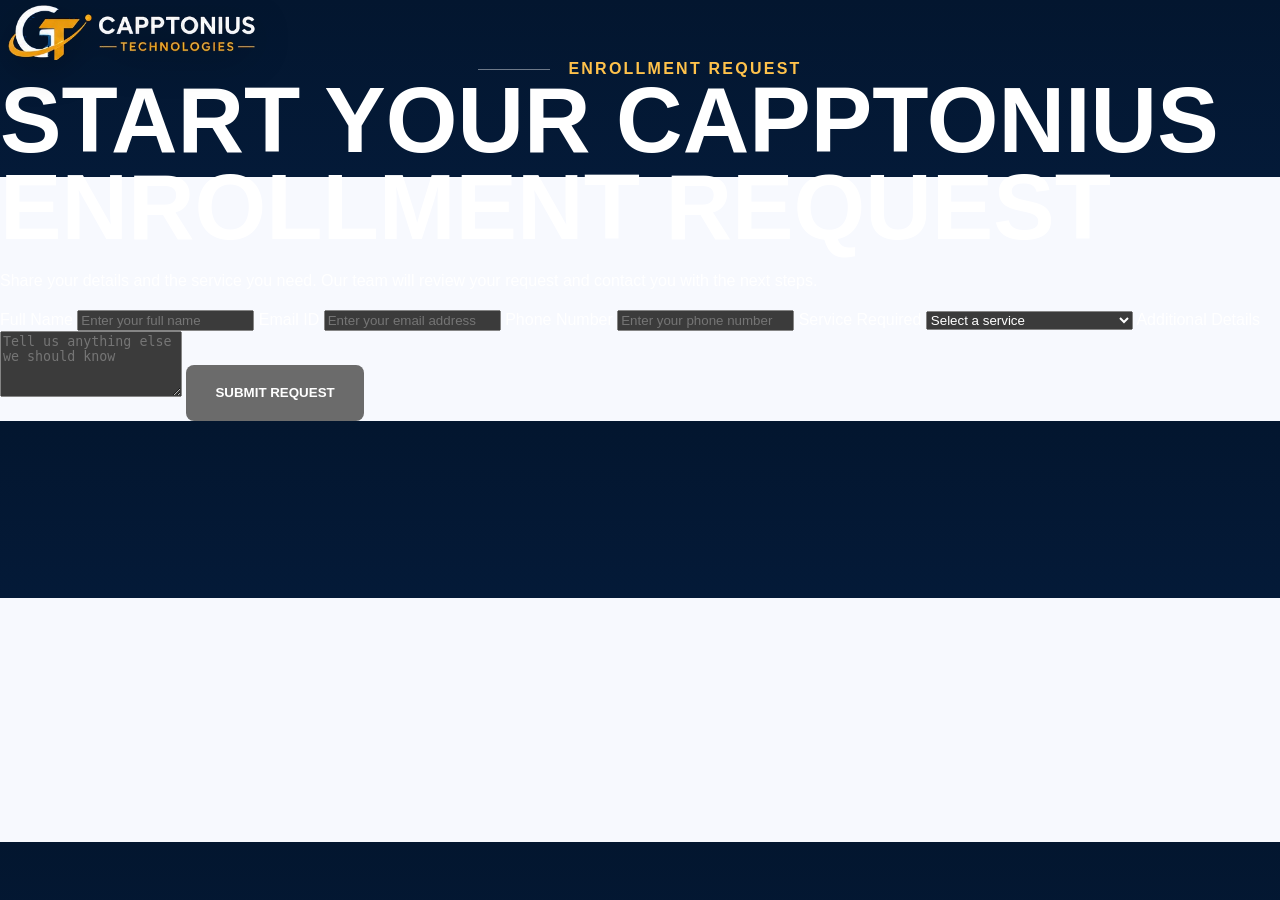
==== enroll.html @ a87a5171 "Add files via upload" ====
<!DOCTYPE html>
<html lang="en">
<head>
  <meta charset="UTF-8">
  <meta name="viewport" content="width=device-width, initial-scale=1.0">
  <title>Enroll Now | Capptonius Technology INC</title>
  <meta name="description" content="Submit your enrollment request for Capptonius Technology training, staffing, consulting, and software development services.">
  <link rel="preconnect" href="https://fonts.googleapis.com">
  <link rel="preconnect" href="https://fonts.gstatic.com" crossorigin>
  <link href="https://fonts.googleapis.com/css2?family=Inter:wght@400;500;600;700;800;900&display=swap" rel="stylesheet">
  <link rel="stylesheet" href="styles.css">
</head>
<body class="enroll-page">
  <main class="enroll-shell">
    <section class="enroll-hero" aria-labelledby="enroll-title">
      <a class="brand brand-image-link enroll-logo" href="index.html" aria-label="Capptonius Technologies home">
        <img class="brand-logo-image" src="assets/capptonius-reference-logo-transparent.png" alt="Capptonius Technologies">
      </a>

      <div class="enroll-copy">
        <span class="section-kicker"><span></span>Enrollment Request</span>
        <h1 id="enroll-title">Start your Capptonius enrollment request</h1>
        <p>Share your details and the service you need. Our team will review your request and contact you with the next steps.</p>
      </div>
    </section>

    <section class="enroll-panel" aria-label="Enrollment form">
      <form class="enroll-form" data-enroll-form>
        <label>
          Full Name
          <input type="text" name="fullName" placeholder="Enter your full name" autocomplete="name" required>
        </label>

        <label>
          Email ID
          <input type="email" name="email" placeholder="Enter your email address" autocomplete="email" required>
        </label>

        <label>
          Phone Number
          <input type="tel" name="phone" placeholder="Enter your phone number" autocomplete="tel" required>
        </label>

        <label>
          Service Required
          <select name="service" required>
            <option value="">Select a service</option>
            <option>IT Training</option>
            <option>IT Staffing</option>
            <option>Custom Software Development</option>
            <option>Web Application Development</option>
            <option>Mobile App Development</option>
            <option>Cloud & DevOps</option>
            <option>UI/UX Design</option>
            <option>Software QA & Testing</option>
            <option>Consulting</option>
          </select>
        </label>

        <label>
          Additional Details
          <textarea name="details" rows="4" placeholder="Tell us anything else we should know"></textarea>
        </label>

        <button class="button button-primary enroll-submit" type="submit">Submit Request</button><p class="form-note" data-enroll-note></p>
      </form>
    </section>
  </main>

  <script src="script.js"></script>
</body>
</html>
---- styles.css ----
:root {
  --navy: #03162f;
  --navy-2: #06264f;
  --navy-3: #0a3d76;
  --gold: #f2a915;
  --gold-2: #ffc24b;
  --white: #ffffff;
  --muted: #b9c8dc;
  --ink: #13243d;
  --line: rgba(255, 255, 255, 0.18);
  --soft-line: #dbe5f2;
  --shadow: 0 20px 54px rgba(0, 0, 0, 0.22);
  font-family: Arial, Helvetica, sans-serif;
  color-scheme: dark;
}

* { box-sizing: border-box; }
html { scroll-behavior: smooth; }
body { margin: 0; color: var(--white); background: var(--navy); }
a { color: inherit; text-decoration: none; }
p { line-height: 1.7; }

.site-header {
  position: fixed;
  inset: 0 0 auto 0;
  z-index: 40;
  display: grid;
  grid-template-columns: auto 1fr auto;
  align-items: center;
  gap: clamp(18px, 3vw, 38px);
  padding: 28px clamp(26px, 5vw, 72px);
  transition: background 0.2s ease, padding 0.2s ease, box-shadow 0.2s ease;
}
.site-header.has-shadow {
  padding-top: 16px;
  padding-bottom: 16px;
  background: rgba(3, 22, 47, 0.94);
  box-shadow: 0 12px 36px rgba(0, 0, 0, 0.28);
  backdrop-filter: blur(14px);
}
.brand { display: flex; align-items: center; gap: 13px; min-width: 330px; }
.brand-mark { width: 74px; height: 58px; display: grid; place-items: center; }
.brand-mark svg { width: 74px; height: 58px; filter: drop-shadow(0 10px 22px rgba(0, 0, 0, 0.25)); }
.mark-white { fill: #ffffff; }
.mark-gold, .mark-swoosh { fill: var(--gold); }
.brand-text { display: grid; text-transform: uppercase; letter-spacing: 0; }
.brand-text strong { font-size: clamp(1.35rem, 2vw, 2.02rem); line-height: 0.92; }
.brand-text span { margin-top: 7px; color: var(--gold-2); font-size: clamp(0.86rem, 1vw, 1rem); font-weight: 800; letter-spacing: 0.22em; }
.site-nav { display: flex; justify-content: center; align-items: center; gap: clamp(12px, 2vw, 28px); }
.site-nav a { position: relative; padding: 12px 0; color: #ffffff; font-size: 0.88rem; font-weight: 800; text-transform: uppercase; white-space: nowrap; }
.site-nav a::after { content: ""; position: absolute; left: 0; right: 0; bottom: 0; height: 2px; background: var(--gold); transform: scaleX(0); transform-origin: left; transition: transform 0.18s ease; }
.site-nav a:hover::after, .site-nav a.active::after { transform: scaleX(1); }
.site-nav a.active { color: var(--gold-2); }
.header-cta { display: inline-flex; align-items: center; justify-content: center; gap: 10px; min-height: 52px; padding: 0 24px; color: #061a35; background: linear-gradient(135deg, var(--gold), var(--gold-2)); border-radius: 8px; font-weight: 900; text-transform: uppercase; box-shadow: 0 16px 32px rgba(242, 169, 21, 0.22); }
.nav-toggle { display: none; width: 44px; height: 44px; border: 1px solid rgba(255,255,255,.26); border-radius: 8px; background: rgba(255,255,255,.08); }
.nav-toggle span { display: block; width: 22px; height: 2px; margin: 5px auto; background: #ffffff; }

.hero-section { position: relative; min-height: 760px; overflow: hidden; padding: 186px clamp(26px, 5vw, 72px) 172px; background: radial-gradient(circle at 80% 38%, rgba(35, 143, 220, 0.34), transparent 32%), linear-gradient(110deg, #020f21 0%, #041e42 48%, #082a58 100%); }
.hero-section::before { content: ""; position: absolute; inset: 0; background-image: radial-gradient(circle, rgba(126, 203, 255, .32) 1px, transparent 1.5px); background-size: 18px 18px; mask-image: linear-gradient(90deg, transparent 32%, #000 54%, #000 95%); opacity: .55; }
.hero-section::after { content: ""; position: absolute; inset: 0; background: linear-gradient(90deg, rgba(2, 15, 33, 0.9) 0%, rgba(2, 15, 33, 0.62) 38%, rgba(2, 15, 33, 0.02) 78%); }
.hero-bg { position: absolute; inset: 0; z-index: 1; pointer-events: none; }
.network-map { position: absolute; right: 0; top: 118px; width: 72%; height: 420px; opacity: .9; }
.map-dots path { fill: none; stroke: rgba(123, 210, 255, .62); stroke-width: 1.4; }
.network-nodes circle { fill: #78dbff; filter: drop-shadow(0 0 10px #32c7ff); }
.skyline { position: absolute; right: -12px; bottom: 80px; width: min(72%, 970px); height: 360px; opacity: .98; }
.water { fill: rgba(6, 20, 43, .72); }
.buildings { fill: rgba(4, 24, 54, .88); stroke: rgba(111, 188, 255, .42); stroke-width: 1.4; }
.windows path { fill: none; stroke: rgba(212, 238, 255, .82); stroke-width: 4; stroke-linecap: round; opacity: .75; }
.hero-content { position: relative; z-index: 3; max-width: 720px; }
.welcome { display: flex; align-items: center; gap: 14px; margin: 0 0 18px; color: var(--gold-2); font-size: clamp(1rem, 1.8vw, 1.45rem); font-weight: 900; letter-spacing: .12em; text-transform: uppercase; }
.welcome::after { content: ""; width: 86px; height: 2px; background: linear-gradient(90deg, var(--gold), transparent); }
h1, h2, h3 { margin: 0; letter-spacing: 0; }
h1 { display: grid; gap: 4px; text-transform: uppercase; line-height: .94; font-size: clamp(3.8rem, 7.2vw, 6.5rem); }
h1 span { color: #ffffff; }
h1 strong { color: var(--gold); font-weight: 900; }
.hero-content h2 { margin-top: 26px; font-size: clamp(1.45rem, 2.45vw, 2.05rem); line-height: 1.18; }
.hero-content h2 span { color: var(--gold); }
.hero-copy { max-width: 650px; margin: 18px 0 0; color: #e2ecf7; font-size: clamp(1rem, 1.7vw, 1.22rem); }
.hero-actions { display: flex; flex-wrap: wrap; gap: 18px; margin-top: 32px; }
.button { display: inline-flex; align-items: center; justify-content: center; min-height: 56px; padding: 0 27px; border-radius: 8px; font-weight: 900; text-transform: uppercase; border: 2px solid transparent; }
.button-gold { color: #061a35; background: linear-gradient(135deg, var(--gold), var(--gold-2)); box-shadow: 0 15px 30px rgba(242, 169, 21, .25); }
.button-outline { color: #ffffff; border-color: var(--gold); background: rgba(3, 22, 47, .42); }
.button-outline:hover { background: rgba(242, 169, 21, .12); }
.gold-wave { position: absolute; z-index: 4; left: 0; right: 0; bottom: -1px; width: 100%; height: 150px; }
.wave-light { fill: #f7f9fe; }
.wave-gold { fill: var(--gold); }

.services-band { position: relative; z-index: 5; padding: 46px clamp(22px, 5vw, 72px) 76px; background: #03162f; text-align: center; }
.section-kicker { display: flex; align-items: center; justify-content: center; gap: 18px; color: var(--gold-2); font-weight: 900; letter-spacing: .14em; text-transform: uppercase; }
.section-kicker span { width: 72px; height: 1px; background: rgba(255,255,255,.42); }
.services-band h2 { margin-top: 14px; font-size: clamp(1.75rem, 3vw, 2.5rem); }
.service-row { display: grid; grid-template-columns: repeat(6, minmax(0, 1fr)); margin-top: 36px; }
.service-item { min-height: 205px; padding: 0 clamp(14px, 2vw, 28px); border-right: 1px solid rgba(255,255,255,.22); }
.service-item:last-child { border-right: 0; }
.service-item h3 { margin-top: 14px; font-size: 1.12rem; line-height: 1.15; }
.service-item p { margin: 12px auto 0; max-width: 205px; color: #d4dfed; font-size: .92rem; line-height: 1.55; }
.service-icon { position: relative; display: grid; width: 62px; height: 62px; margin: 0 auto; place-items: center; border: 3px solid #8ac5f6; border-radius: 8px; color: var(--gold); }
.service-icon::before { font-size: 2rem; font-weight: 900; line-height: 1; }
.code-icon::before { content: "</>"; font-size: 1.55rem; }
.people-icon { border-color: transparent; }
.people-icon::before { content: ""; width: 48px; height: 35px; border-radius: 50% 50% 0 0; border: 4px solid #8ac5f6; border-bottom: 0; box-shadow: -20px 0 0 -7px #f2a915, 20px 0 0 -7px #2f9de0; }
.search-icon { border-radius: 50%; }
.search-icon::after { content: ""; position: absolute; right: -11px; bottom: 4px; width: 22px; height: 4px; border-radius: 4px; background: #8ac5f6; transform: rotate(45deg); }
.payroll-icon::before { content: "$"; }
.training-icon { transform: rotate(45deg); border-radius: 3px; }
.training-icon::before { content: ""; width: 34px; height: 34px; border-top: 4px solid var(--gold); border-left: 4px solid var(--gold); transform: rotate(0deg); }
.cloud-icon { width: 74px; border-radius: 28px; }
.cloud-icon::before { content: "^"; font-size: 2.2rem; }

.content-section { padding: clamp(70px, 9vw, 116px) clamp(24px, 5vw, 72px); }
.light { color: var(--ink); background: #f7f9fe; }
.content-grid { display: grid; grid-template-columns: minmax(0, .92fr) minmax(320px, 1fr); gap: clamp(28px, 6vw, 86px); align-items: start; }
.eyebrow { margin: 0 0 12px; color: #0a6594; font-size: .82rem; font-weight: 900; letter-spacing: .14em; text-transform: uppercase; }
.light h2, .light h3 { color: #10253f; }
.light h2, .dark-panel h2, .contact-section h2 { font-size: clamp(2rem, 4vw, 3.4rem); line-height: 1.06; }
.light p { color: #4f617a; }
.dark-panel { background: linear-gradient(135deg, #041a38, #082f61); }
.split-layout { display: grid; grid-template-columns: minmax(0, .85fr) minmax(320px, .75fr); gap: clamp(28px, 6vw, 86px); align-items: center; }
.gold-text { color: var(--gold-2); }
.dark-panel p { color: #d4dfed; }
.process-list { display: grid; gap: 14px; }
.process-list div { padding: 24px; border: 1px solid rgba(255,255,255,.18); border-radius: 8px; background: rgba(255,255,255,.07); }
.process-list span { display: inline-block; margin-bottom: 10px; color: var(--gold); font-weight: 900; }
.process-list strong { display: block; font-size: 1.2rem; }
.process-list p { margin: 8px 0 0; }
.solution-heading { max-width: 880px; }
.solution-grid { display: grid; grid-template-columns: repeat(3, minmax(0, 1fr)); gap: 18px; margin-top: 34px; }
.solution-grid article { padding: 28px; background: #ffffff; border: 1px solid var(--soft-line); border-radius: 8px; box-shadow: 0 14px 32px rgba(8, 42, 85, .08); }
.solution-grid p { margin-bottom: 0; }
.contact-section { display: grid; grid-template-columns: minmax(0, .82fr) minmax(320px, .76fr); gap: clamp(28px, 6vw, 76px); align-items: start; padding: clamp(70px, 9vw, 116px) clamp(24px, 5vw, 72px); background: #04162f; }
.contact-section p { color: #d4dfed; }
.email-link { display: inline-flex; margin-top: 8px; color: var(--gold-2); font-size: 1.2rem; font-weight: 900; border-bottom: 2px solid var(--gold); }
.address { margin-top: 22px; }
.contact-form { display: grid; gap: 16px; padding: 28px; border: 1px solid rgba(255,255,255,.16); border-radius: 8px; background: rgba(255,255,255,.08); box-shadow: var(--shadow); }
.contact-form label { display: grid; gap: 8px; color: #ffffff; font-weight: 800; }
.contact-form input, .contact-form select, .contact-form textarea { width: 100%; min-height: 48px; padding: 12px 14px; color: #ffffff; border: 1px solid rgba(255,255,255,.28); border-radius: 8px; background: rgba(3, 22, 47, .72); font: inherit; }
.contact-form textarea { resize: vertical; }
.contact-form input:focus, .contact-form select:focus, .contact-form textarea:focus { outline: 3px solid rgba(242, 169, 21, .28); border-color: var(--gold); }
.form-note { margin: 0; color: #b9c8dc; font-size: .9rem; }
.site-footer { display: flex; justify-content: space-between; gap: 16px; padding: 28px clamp(24px, 5vw, 72px); color: #d4dfed; background: #020d1f; }
.site-footer p { margin: 0; }
.site-footer a { color: var(--gold-2); font-weight: 900; }

@media (max-width: 1160px) {
  .site-header { grid-template-columns: auto auto; }
  .site-nav { position: absolute; top: 96px; right: 24px; left: 24px; display: none; flex-direction: column; align-items: stretch; padding: 16px; background: rgba(3, 22, 47, .97); border: 1px solid rgba(255,255,255,.18); border-radius: 8px; box-shadow: var(--shadow); }
  .site-nav.is-open { display: flex; }
  .nav-toggle { display: block; justify-self: end; }
  .header-cta { display: none; }
}
@media (max-width: 980px) {
  .hero-section { min-height: auto; padding-top: 144px; }
  .hero-section::before { mask-image: linear-gradient(180deg, transparent 0%, #000 22%, #000 100%); }
  .network-map { width: 100%; opacity: .42; }
  .skyline { width: 104%; opacity: .5; }
  .service-row, .solution-grid, .content-grid, .split-layout, .contact-section { grid-template-columns: 1fr; }
  .service-row { gap: 0; }
  .service-item { border-right: 0; border-bottom: 1px solid rgba(255,255,255,.16); padding: 28px 18px; min-height: auto; }
  .service-item:last-child { border-bottom: 0; }
}
@media (max-width: 680px) {
  .site-header { padding: 18px; }
  .site-header.has-shadow { padding: 12px 18px; }
  .brand { min-width: 0; }
  .brand-mark, .brand-mark svg { width: 58px; height: 46px; }
  .brand-text strong { font-size: 1.12rem; }
  .brand-text span { font-size: .68rem; letter-spacing: .16em; }
  .site-nav { top: 76px; left: 18px; right: 18px; }
  .hero-section { padding: 126px 20px 136px; }
  h1 { font-size: clamp(3rem, 14vw, 4.5rem); }
  .welcome::after { width: 52px; }
  .hero-actions .button { width: 100%; }
  .gold-wave { height: 96px; }
  .services-band { padding-top: 34px; }
  .section-kicker span { width: 42px; }
  .content-section, .contact-section { padding-left: 20px; padding-right: 20px; }
  .site-footer { flex-direction: column; }
}


/* Enhanced UI layer: lightweight, static, and deploy-friendly. */
body {
  background:
    linear-gradient(180deg, #03162f 0%, #041a38 42%, #f7f9fe 42%, #f7f9fe 100%);
}
.site-header {
  border-bottom: 1px solid rgba(255, 255, 255, 0.08);
}
.brand-mark svg {
  transition: transform 0.28s ease, filter 0.28s ease;
}
.brand:hover .brand-mark svg {
  transform: translateY(-2px) scale(1.03);
  filter: drop-shadow(0 12px 26px rgba(242, 169, 21, 0.25));
}
.header-cta,
.button {
  position: relative;
  overflow: hidden;
}
.header-cta::before,
.button::before {
  content: "";
  position: absolute;
  inset: 0;
  background: linear-gradient(110deg, transparent 0%, rgba(255,255,255,.34) 42%, transparent 68%);
  transform: translateX(-120%);
  transition: transform .55s ease;
}
.header-cta:hover::before,
.button:hover::before {
  transform: translateX(120%);
}
.button-icon {
  position: relative;
  z-index: 1;
  display: inline-grid;
  width: 24px;
  height: 24px;
  margin-right: 9px;
  place-items: center;
  border-radius: 6px;
  background: rgba(255,255,255,.2);
  font-size: .85rem;
}
.hero-section {
  isolation: isolate;
}
.hero-section::before {
  animation: mapDrift 18s linear infinite alternate;
}
.network-map {
  animation: floatNetwork 9s ease-in-out infinite alternate;
}
.hero-proof {
  display: grid;
  grid-template-columns: repeat(3, minmax(0, 1fr));
  gap: 12px;
  max-width: 650px;
  margin-top: 30px;
}
.hero-proof div {
  padding: 16px 18px;
  border: 1px solid rgba(255,255,255,.18);
  border-radius: 8px;
  background: rgba(255,255,255,.08);
  box-shadow: 0 14px 34px rgba(0,0,0,.18);
  backdrop-filter: blur(10px);
}
.hero-proof strong {
  display: block;
  color: var(--gold-2);
  font-size: clamp(1.4rem, 2.2vw, 2rem);
  line-height: 1;
}
.hero-proof span {
  display: block;
  margin-top: 7px;
  color: #dce8f7;
  font-size: .84rem;
  line-height: 1.35;
}
.hero-dashboard {
  position: absolute;
  z-index: 3;
  right: clamp(26px, 5vw, 72px);
  bottom: 178px;
  width: min(390px, 34vw);
  padding: 22px;
  border: 1px solid rgba(255,255,255,.2);
  border-radius: 8px;
  background: linear-gradient(145deg, rgba(255,255,255,.16), rgba(255,255,255,.06));
  box-shadow: 0 28px 70px rgba(0,0,0,.34);
  backdrop-filter: blur(14px);
}
.dashboard-header {
  display: flex;
  align-items: center;
  gap: 10px;
  color: #ffffff;
  font-size: .96rem;
  text-transform: uppercase;
  letter-spacing: .08em;
}
.status-dot {
  width: 11px;
  height: 11px;
  border-radius: 999px;
  background: #3ce9ff;
  box-shadow: 0 0 0 7px rgba(60,233,255,.12), 0 0 24px rgba(60,233,255,.85);
}
.dashboard-grid {
  display: grid;
  grid-template-columns: repeat(2, minmax(0, 1fr));
  gap: 10px;
  margin-top: 18px;
}
.dashboard-grid div {
  min-height: 82px;
  padding: 14px;
  border: 1px solid rgba(255,255,255,.15);
  border-radius: 8px;
  background: rgba(3,22,47,.58);
}
.dashboard-grid span {
  display: block;
  color: #9dc6ec;
  font-size: .78rem;
  text-transform: uppercase;
  letter-spacing: .11em;
}
.dashboard-grid strong {
  display: block;
  margin-top: 8px;
  color: var(--gold-2);
  font-size: 1.28rem;
}
.dashboard-flow {
  display: grid;
  grid-template-columns: 1fr 1fr 1fr;
  gap: 8px;
  margin: 18px 0;
}
.dashboard-flow span {
  height: 5px;
  border-radius: 999px;
  background: linear-gradient(90deg, var(--gold), #49d9ff);
  animation: pulseFlow 1.8s ease-in-out infinite;
}
.dashboard-flow span:nth-child(2) { animation-delay: .18s; }
.dashboard-flow span:nth-child(3) { animation-delay: .36s; }
.hero-dashboard p {
  margin: 0;
  color: #dbe8f7;
  font-size: .92rem;
  line-height: 1.55;
}
.tool-strip {
  display: flex;
  flex-wrap: wrap;
  justify-content: center;
  gap: 10px;
  margin: -12px auto 28px;
}
.tool-strip span {
  display: inline-flex;
  align-items: center;
  min-height: 34px;
  padding: 0 14px;
  border: 1px solid rgba(255,255,255,.17);
  border-radius: 8px;
  color: #dce8f7;
  background: rgba(255,255,255,.06);
  font-size: .82rem;
  font-weight: 800;
  text-transform: uppercase;
  letter-spacing: .08em;
}
.service-item {
  position: relative;
  outline: none;
  transition: transform .25s ease, background .25s ease, box-shadow .25s ease;
}
.service-item::before {
  content: "";
  position: absolute;
  inset: 0 10px;
  border-radius: 8px;
  background: linear-gradient(180deg, rgba(255,255,255,.08), rgba(255,255,255,0));
  opacity: 0;
  transition: opacity .25s ease;
}
.service-item:hover,
.service-item:focus-visible,
.service-item.is-active {
  transform: translateY(-8px);
}
.service-item:hover::before,
.service-item:focus-visible::before,
.service-item.is-active::before {
  opacity: 1;
}
.service-item:hover .service-icon,
.service-item:focus-visible .service-icon,
.service-item.is-active .service-icon {
  box-shadow: 0 0 0 8px rgba(242,169,21,.08), 0 18px 34px rgba(0,0,0,.24);
  transform: translateY(-3px);
}
.service-icon {
  transition: transform .25s ease, box-shadow .25s ease;
}
.content-section.light {
  position: relative;
  overflow: hidden;
}
.content-section.light::before {
  content: "";
  position: absolute;
  inset: 0;
  background-image: linear-gradient(90deg, rgba(8,42,85,.05) 1px, transparent 1px), linear-gradient(0deg, rgba(8,42,85,.04) 1px, transparent 1px);
  background-size: 46px 46px;
  pointer-events: none;
}
.content-section.light > *, .dark-panel > *, .contact-section > * {
  position: relative;
  z-index: 1;
}
.solution-grid article,
.process-list div,
.contact-form {
  transition: transform .25s ease, box-shadow .25s ease, border-color .25s ease;
}
.solution-grid article:hover,
.process-list div:hover,
.contact-form:hover {
  transform: translateY(-5px);
  box-shadow: 0 20px 44px rgba(8,42,85,.14);
}
.reveal {
  opacity: 0;
  transform: translateY(24px);
  transition: opacity .65s ease var(--delay, 0ms), transform .65s ease var(--delay, 0ms);
}
.reveal.is-visible {
  opacity: 1;
  transform: translateY(0);
}
@keyframes mapDrift {
  from { background-position: 0 0; }
  to { background-position: 90px 36px; }
}
@keyframes floatNetwork {
  from { transform: translate3d(0, 0, 0); }
  to { transform: translate3d(-18px, 10px, 0); }
}
@keyframes pulseFlow {
  0%, 100% { opacity: .45; transform: scaleX(.72); transform-origin: left; }
  50% { opacity: 1; transform: scaleX(1); }
}
@media (max-width: 1160px) {
  .hero-dashboard {
    position: relative;
    right: auto;
    bottom: auto;
    z-index: 3;
    width: min(100%, 620px);
    margin-top: 34px;
  }
}
@media (max-width: 680px) {
  .hero-proof {
    grid-template-columns: 1fr;
  }
  .dashboard-grid {
    grid-template-columns: 1fr;
  }
  .tool-strip {
    justify-content: flex-start;
  }
  .tool-strip span {
    font-size: .72rem;
  }
}


/* Enhanced delivery-model experience */
.experience-section {
  position: relative;
  overflow: hidden;
  padding: 86px clamp(22px, 5vw, 76px);
  background:
    linear-gradient(135deg, rgba(4, 22, 47, .98), rgba(6, 43, 88, .96)),
    radial-gradient(circle at 80% 20%, rgba(242,169,21,.12), transparent 34%);
  border-top: 1px solid rgba(255,255,255,.08);
  border-bottom: 1px solid rgba(255,255,255,.08);
}
.experience-section::before {
  content: "";
  position: absolute;
  inset: 0;
  background-image:
    linear-gradient(90deg, rgba(255,255,255,.06) 1px, transparent 1px),
    linear-gradient(0deg, rgba(255,255,255,.05) 1px, transparent 1px);
  background-size: 64px 64px;
  mask-image: linear-gradient(90deg, transparent, #000 16%, #000 84%, transparent);
  opacity: .5;
  pointer-events: none;
}
.experience-heading {
  position: relative;
  z-index: 1;
  display: grid;
  grid-template-columns: minmax(220px, .45fr) minmax(280px, .85fr);
  gap: clamp(24px, 5vw, 70px);
  max-width: 1180px;
  margin: 0 auto 28px;
  align-items: end;
}
.experience-heading h2 {
  margin: 0;
  font-size: clamp(2rem, 4vw, 3.65rem);
  line-height: 1.02;
}
.model-switcher {
  position: relative;
  z-index: 1;
  display: flex;
  flex-wrap: wrap;
  gap: 10px;
  max-width: 1180px;
  margin: 0 auto 18px;
}
.model-tab {
  min-height: 42px;
  padding: 0 16px;
  border: 1px solid rgba(255,255,255,.18);
  border-radius: 8px;
  color: #eaf2fb;
  background: rgba(255,255,255,.07);
  font: inherit;
  font-weight: 800;
  cursor: pointer;
  transition: background .2s ease, border-color .2s ease, color .2s ease, transform .2s ease;
}
.model-tab:hover,
.model-tab:focus-visible {
  transform: translateY(-2px);
  border-color: rgba(242,169,21,.72);
  outline: none;
}
.model-tab.is-active {
  color: #09192f;
  background: linear-gradient(135deg, var(--gold), var(--gold-2));
  border-color: transparent;
  box-shadow: 0 14px 30px rgba(242,169,21,.24);
}
.model-panel {
  position: relative;
  z-index: 1;
  display: grid;
  grid-template-columns: minmax(260px, .95fr) minmax(260px, .65fr);
  gap: clamp(22px, 4vw, 54px);
  max-width: 1180px;
  margin: 0 auto;
  padding: clamp(24px, 4vw, 42px);
  border: 1px solid rgba(255,255,255,.18);
  border-radius: 8px;
  background: linear-gradient(135deg, rgba(255,255,255,.12), rgba(255,255,255,.055));
  box-shadow: 0 30px 70px rgba(0,0,0,.28);
  backdrop-filter: blur(16px);
}
.model-label {
  display: inline-flex;
  align-items: center;
  min-height: 28px;
  padding: 0 10px;
  border-radius: 8px;
  color: var(--gold-2);
  background: rgba(242,169,21,.12);
  font-size: .78rem;
  font-weight: 900;
  text-transform: uppercase;
  letter-spacing: .08em;
}
.model-panel h3 {
  margin: 18px 0 14px;
  max-width: 760px;
  font-size: clamp(1.7rem, 3vw, 2.8rem);
  line-height: 1.07;
}
.model-panel p {
  margin: 0;
  color: #d4e1f0;
  font-size: 1.03rem;
}
.model-panel ul {
  display: grid;
  gap: 12px;
  align-content: center;
  margin: 0;
  padding: 0;
  list-style: none;
}
.model-panel li {
  position: relative;
  padding: 14px 14px 14px 42px;
  border: 1px solid rgba(255,255,255,.12);
  border-radius: 8px;
  background: rgba(3,22,47,.42);
  color: #eef5ff;
  font-weight: 800;
}
.model-panel li::before {
  content: "";
  position: absolute;
  left: 15px;
  top: 18px;
  width: 10px;
  height: 10px;
  border-radius: 3px;
  background: var(--gold);
  box-shadow: 0 0 0 5px rgba(242,169,21,.12);
}
.stack-marquee {
  position: relative;
  z-index: 1;
  display: flex;
  gap: 12px;
  max-width: 1180px;
  margin: 24px auto 0;
  overflow: hidden;
  border: 1px solid rgba(255,255,255,.12);
  border-radius: 8px;
  background: rgba(0,0,0,.14);
  mask-image: linear-gradient(90deg, transparent, #000 8%, #000 92%, transparent);
}
.stack-marquee div {
  display: flex;
  flex: 0 0 auto;
  gap: 12px;
  min-width: max-content;
  padding: 12px 0;
  animation: stackMove 26s linear infinite;
}
.stack-marquee span {
  display: inline-flex;
  align-items: center;
  min-height: 36px;
  padding: 0 16px;
  border: 1px solid rgba(255,255,255,.14);
  border-radius: 8px;
  color: #e8f1fb;
  background: rgba(255,255,255,.06);
  font-weight: 850;
}
.model-panel.is-changing {
  animation: panelChange .28s ease;
}
@keyframes stackMove {
  from { transform: translateX(0); }
  to { transform: translateX(calc(-100% - 12px)); }
}
@keyframes panelChange {
  from { opacity: .55; transform: translateY(8px); }
  to { opacity: 1; transform: translateY(0); }
}
@media (prefers-reduced-motion: reduce) {
  .stack-marquee div,
  .model-panel.is-changing {
    animation: none;
  }
}
@media (max-width: 820px) {
  .experience-heading,
  .model-panel {
    grid-template-columns: 1fr;
  }
  .experience-section {
    padding-block: 64px;
  }
}
@media (max-width: 560px) {
  .model-switcher {
    display: grid;
  }
  .model-tab {
    width: 100%;
  }
  .model-panel {
    padding: 22px;
  }
}


/* Real logo and generated hero image upgrades */
.brand-image-link {
  min-width: 340px;
  width: min(360px, 30vw);
  padding: 8px 12px;
  border: 1px solid rgba(255,255,255,.22);
  border-radius: 8px;
  background: rgba(255,255,255,.96);
  box-shadow: 0 18px 38px rgba(0,0,0,.22);
}
.brand-logo-image {
  display: block;
  width: 100%;
  height: 66px;
  object-fit: contain;
}
.hero-bg::before {
  content: "";
  position: absolute;
  inset: 0;
  background-image:
    linear-gradient(90deg, rgba(2,15,33,.97) 0%, rgba(2,15,33,.75) 36%, rgba(2,15,33,.16) 74%),
    linear-gradient(0deg, rgba(3,22,47,.58), rgba(3,22,47,.08) 50%, rgba(3,22,47,.36)),
    url("assets/hero-skyline-network.png");
  background-size: cover;
  background-position: center right;
  transform: scale(1.02);
}
.hero-photo,
.hero-bg > .network-map,
.hero-bg > .skyline {
  display: none;
}
.hero-section {
  background: #020f21;
}
.hero-section::before {
  opacity: .24;
  z-index: 2;
}
.hero-section::after {
  z-index: 2;
  background: linear-gradient(90deg, rgba(2,15,33,.92) 0%, rgba(2,15,33,.68) 38%, rgba(2,15,33,.04) 78%);
}
.hero-content,
.hero-dashboard {
  text-shadow: 0 4px 18px rgba(0,0,0,.38);
}
.testimonial-section {
  position: relative;
  overflow: hidden;
  padding: 88px clamp(22px, 5vw, 76px);
  background: linear-gradient(180deg, #f7f9fe 0%, #eef4fb 100%);
  color: var(--ink);
}
.testimonial-section::before {
  content: "";
  position: absolute;
  inset: 0;
  background-image:
    radial-gradient(circle at 16% 18%, rgba(242,169,21,.18), transparent 28%),
    radial-gradient(circle at 82% 12%, rgba(8,61,118,.12), transparent 30%);
  pointer-events: none;
}
.testimonial-heading {
  position: relative;
  z-index: 1;
  max-width: 980px;
  margin: 0 auto 34px;
  text-align: center;
}
.testimonial-heading h2 {
  max-width: 760px;
  margin: 8px auto 12px;
  font-size: clamp(2rem, 4vw, 3.4rem);
  line-height: 1.04;
  color: #061a35;
}
.testimonial-heading p:last-child {
  max-width: 620px;
  margin: 0 auto;
  color: #5f7188;
}
.testimonial-grid {
  position: relative;
  z-index: 1;
  display: grid;
  grid-template-columns: repeat(3, minmax(0, 1fr));
  gap: 18px;
  max-width: 1180px;
  margin: 0 auto;
}
.testimonial-card {
  position: relative;
  display: grid;
  align-content: start;
  min-height: 330px;
  padding: 30px;
  border: 1px solid rgba(8,42,85,.12);
  border-radius: 8px;
  background: rgba(255,255,255,.9);
  box-shadow: 0 22px 48px rgba(8,42,85,.1);
  transition: transform .25s ease, box-shadow .25s ease, border-color .25s ease;
}
.testimonial-card:hover {
  transform: translateY(-7px);
  border-color: rgba(242,169,21,.4);
  box-shadow: 0 30px 64px rgba(8,42,85,.16);
}
.featured-testimonial {
  color: #ffffff;
  background: linear-gradient(145deg, #061a35, #0b3a70);
  border-color: rgba(242,169,21,.42);
}
.quote-mark {
  width: 46px;
  height: 46px;
  display: grid;
  place-items: center;
  margin-bottom: 16px;
  border-radius: 8px;
  color: #061a35;
  background: linear-gradient(135deg, var(--gold), var(--gold-2));
  font-size: 3rem;
  line-height: 1;
  font-family: Georgia, serif;
}
.testimonial-card p {
  margin: 0;
  color: #44576e;
  font-size: 1rem;
}
.featured-testimonial p {
  color: #e5eef8;
}
.testimonial-person {
  margin-top: 24px;
  padding-top: 18px;
  border-top: 1px solid rgba(8,42,85,.12);
}
.featured-testimonial .testimonial-person {
  border-color: rgba(255,255,255,.16);
}
.testimonial-person strong,
.testimonial-person span {
  display: block;
}
.testimonial-person strong {
  color: #061a35;
  font-size: 1.05rem;
}
.featured-testimonial .testimonial-person strong {
  color: #ffffff;
}
.testimonial-person span {
  margin-top: 4px;
  color: #6a7c90;
  font-size: .9rem;
  line-height: 1.45;
}
.featured-testimonial .testimonial-person span {
  color: #b9c8dc;
}
.testimonial-type {
  position: absolute;
  right: 18px;
  top: 18px;
  min-height: 28px;
  display: inline-flex;
  align-items: center;
  padding: 0 10px;
  border-radius: 8px;
  color: #061a35;
  background: rgba(242,169,21,.18);
  font-size: .72rem;
  font-weight: 900;
  text-transform: uppercase;
  letter-spacing: .08em;
}
.featured-testimonial .testimonial-type {
  color: #061a35;
  background: var(--gold-2);
}
@media (max-width: 1040px) {
  .brand-image-link {
    min-width: 260px;
    width: 285px;
  }
  .brand-logo-image {
    height: 54px;
  }
  .testimonial-grid {
    grid-template-columns: 1fr;
  }
  .testimonial-card {
    min-height: auto;
  }
}
@media (max-width: 680px) {
  .brand-image-link {
    min-width: 210px;
    width: 230px;
    padding: 6px 8px;
  }
  .brand-logo-image {
    height: 44px;
  }
  .testimonial-section {
    padding-block: 62px;
  }
  .testimonial-card {
    padding: 24px;
  }
}


/* Logo-only reference match update */
.brand-image-link {
  min-width: clamp(286px, 28vw, 430px);
  width: clamp(286px, 28vw, 430px);
  padding: 0;
  border: 0;
  border-radius: 0;
  background: transparent;
  box-shadow: none;
}
.brand-logo-image {
  display: block;
  width: 100%;
  height: auto;
  max-height: 96px;
  object-fit: contain;
  filter: drop-shadow(0 10px 18px rgba(0,0,0,.28));
}
.site-header.has-shadow .brand-logo-image {
  max-height: 72px;
}
@media (max-width: 1040px) {
  .brand-image-link {
    min-width: 260px;
    width: 300px;
  }
  .brand-logo-image {
    max-height: 68px;
  }
}
@media (max-width: 680px) {
  .brand-image-link {
    min-width: 210px;
    width: 230px;
  }
  .brand-logo-image {
    max-height: 52px;
  }
}


/* Responsive header overflow fix */
.site-header {
  grid-template-columns: auto minmax(0, 1fr) auto;
}

.site-nav {
  min-width: 0;
}

.header-cta {
  flex-shrink: 0;
  white-space: nowrap;
}

@media (max-width: 1380px) {
  .site-header {
    gap: clamp(12px, 1.6vw, 24px);
    padding-left: clamp(20px, 3vw, 46px);
    padding-right: clamp(20px, 3vw, 46px);
  }

  .brand-image-link {
    min-width: 240px;
    width: clamp(240px, 23vw, 340px);
  }

  .site-nav {
    gap: clamp(8px, 1vw, 16px);
  }

  .site-nav a {
    font-size: 0.78rem;
  }

  .header-cta {
    min-height: 46px;
    padding: 0 16px;
    font-size: 0.8rem;
  }
}

@media (max-width: 1240px) {
  .site-header {
    grid-template-columns: auto auto auto;
    justify-content: space-between;
  }

  .site-nav {
    position: absolute;
    top: 96px;
    right: 24px;
    left: 24px;
    display: none;
    flex-direction: column;
    align-items: stretch;
    padding: 16px;
    background: rgba(3, 22, 47, .97);
    border: 1px solid rgba(255,255,255,.18);
    border-radius: 8px;
    box-shadow: var(--shadow);
  }

  .site-nav.is-open {
    display: flex;
  }

  .nav-toggle {
    display: block;
    justify-self: end;
  }

  .header-cta {
    display: inline-flex;
  }
}

@media (max-width: 760px) {
  .site-header {
    grid-template-columns: auto auto;
  }

  .header-cta {
    display: none;
  }
}


/* Go-live header and logo polish */
.site-header {
  grid-template-columns: auto minmax(0, 1fr) auto;
  width: 100%;
  max-width: 100vw;
  box-sizing: border-box;
  background: linear-gradient(90deg, rgba(1, 14, 31, 0.72), rgba(3, 24, 52, 0.56));
}

.site-header.has-shadow {
  background: rgba(2, 17, 38, 0.97);
}

.brand-image-link {
  display: block;
  min-width: 0;
  width: clamp(238px, 23vw, 388px);
  padding: 0;
  background: transparent;
  border: 0;
  border-radius: 0;
  box-shadow: none;
  line-height: 0;
}

.brand-logo-image {
  display: block;
  width: 100%;
  height: auto;
  max-height: 86px;
  object-fit: contain;
  filter: drop-shadow(0 10px 18px rgba(0, 0, 0, 0.35));
}

.site-header.has-shadow .brand-logo-image {
  max-height: 62px;
}

.site-nav {
  min-width: 0;
}

.site-nav a {
  font-size: clamp(0.72rem, 0.72vw, 0.88rem);
}

.header-cta {
  flex: 0 0 auto;
  white-space: nowrap;
  min-width: max-content;
  min-height: 48px;
  padding: 0 clamp(16px, 1.4vw, 22px);
}

@media (max-width: 1380px) {
  .site-header {
    gap: 16px;
    padding-left: clamp(20px, 3vw, 42px);
    padding-right: clamp(20px, 3vw, 42px);
  }

  .brand-image-link {
    width: clamp(230px, 21vw, 320px);
  }

  .site-nav {
    gap: clamp(8px, 0.85vw, 14px);
  }
}

@media (max-width: 1240px) {
  .site-header {
    grid-template-columns: auto auto auto;
    justify-content: space-between;
  }

  .site-nav {
    position: absolute;
    top: calc(100% + 10px);
    right: 24px;
    left: 24px;
    display: none;
    flex-direction: column;
    align-items: stretch;
    gap: 4px;
    padding: 16px;
    background: rgba(2, 17, 38, 0.98);
    border: 1px solid rgba(255,255,255,.18);
    border-radius: 8px;
    box-shadow: var(--shadow);
  }

  .site-nav.is-open {
    display: flex;
  }

  .site-nav a {
    padding: 12px 10px;
  }

  .nav-toggle {
    display: block;
    justify-self: end;
  }

  .header-cta {
    display: inline-flex;
  }
}

@media (max-width: 760px) {
  .site-header {
    grid-template-columns: auto auto;
    gap: 12px;
  }

  .brand-image-link {
    width: clamp(202px, 61vw, 250px);
  }

  .brand-logo-image,
  .site-header.has-shadow .brand-logo-image {
    max-height: 54px;
  }

  .header-cta {
    display: none;
  }

  .site-nav {
    left: 16px;
    right: 16px;
  }
}


/* Medium-screen header alignment refinement */
@media (max-width: 1240px) and (min-width: 761px) {
  .site-header {
    grid-template-columns: auto 1fr auto;
  }

  .nav-toggle {
    grid-column: 2;
    justify-self: end;
    margin-right: 12px;
  }

  .site-nav {
    grid-column: 1 / -1;
  }

  .header-cta {
    grid-column: 3;
  }
}

@media (max-width: 760px) {
  .nav-toggle {
    justify-self: end;
    margin-right: 0;
  }
}


/* Final go-live menu behavior */
.menu-contact-link {
  display: none;
}

@media (max-width: 1240px) {
  .header-cta {
    display: none;
  }

  .site-header {
    grid-template-columns: auto auto;
  }

  .nav-toggle {
    grid-column: 2;
    justify-self: end;
    margin-right: 0;
  }

  .site-nav {
    grid-column: 1 / -1;
  }

  .menu-contact-link {
    display: block;
    color: var(--gold-2) !important;
  }
}


/* Desktop CTA spacing safeguard */
@media (min-width: 1241px) {
  .site-header {
    grid-template-columns: auto minmax(560px, 1fr) auto;
  }

  .site-nav {
    justify-content: flex-end;
  }

  .header-cta {
    position: relative;
    z-index: 2;
    margin-left: 10px;
  }
}

@media (min-width: 1241px) and (max-width: 1380px) {
  .site-header {
    grid-template-columns: auto minmax(500px, 1fr) auto;
  }

  .site-nav a {
    font-size: 0.74rem;
  }

  .header-cta {
    min-height: 44px;
    padding: 0 14px;
    font-size: 0.78rem;
  }
}
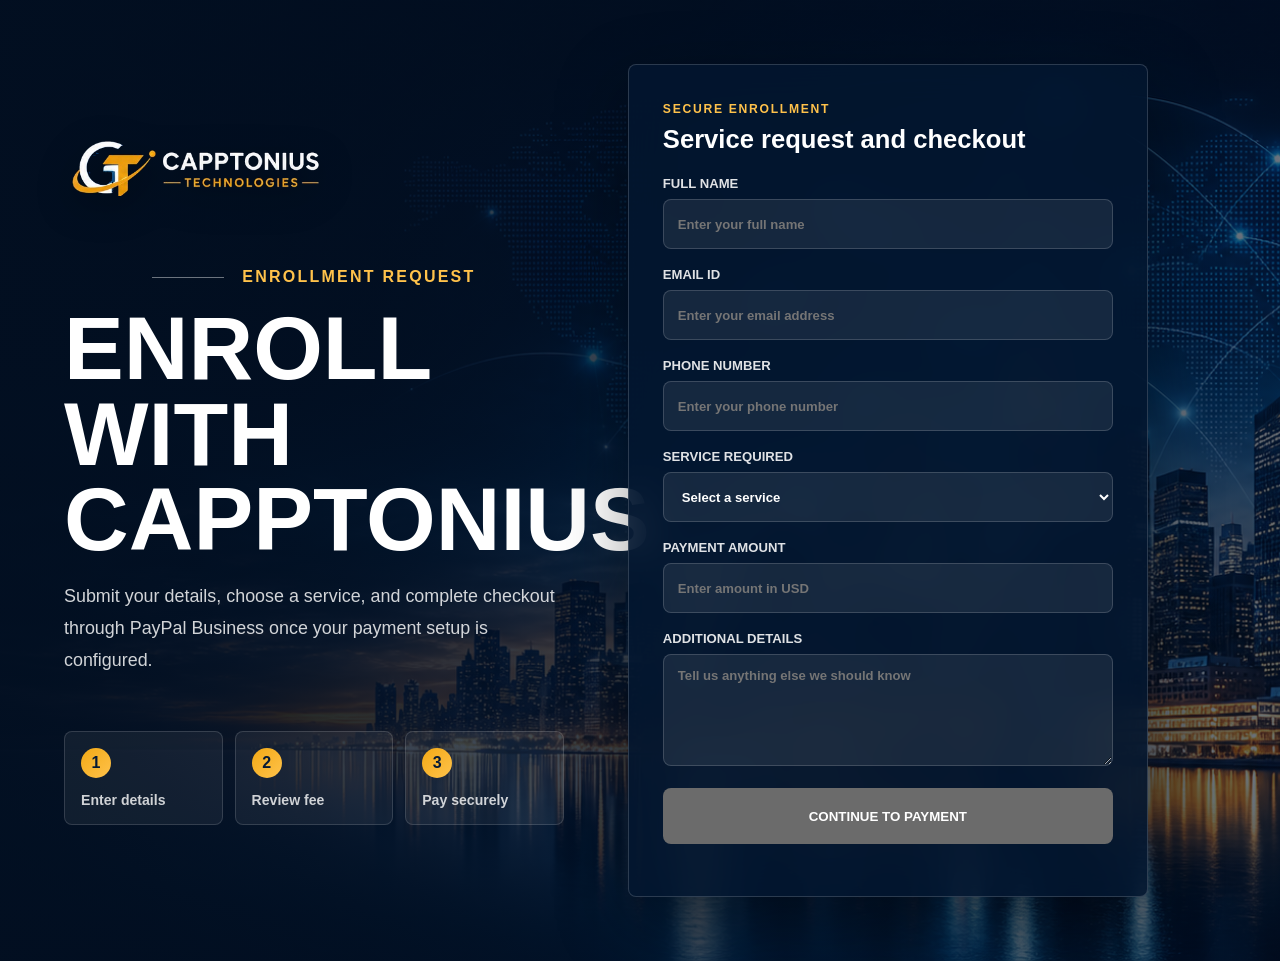
==== commit 81fdaa97: "Add files via upload" ====
--- a/enroll.html
+++ b/enroll.html
@@ -19,12 +19,23 @@
 
       <div class="enroll-copy">
         <span class="section-kicker"><span></span>Enrollment Request</span>
-        <h1 id="enroll-title">Start your Capptonius enrollment request</h1>
-        <p>Share your details and the service you need. Our team will review your request and contact you with the next steps.</p>
+        <h1 id="enroll-title">Enroll with Capptonius</h1>
+        <p>Submit your details, choose a service, and complete checkout through PayPal Business once your payment setup is configured.</p>
+      </div>
+
+      <div class="enroll-assurance" aria-label="Enrollment steps">
+        <div><strong>1</strong><span>Enter details</span></div>
+        <div><strong>2</strong><span>Review fee</span></div>
+        <div><strong>3</strong><span>Pay securely</span></div>
       </div>
     </section>
 
     <section class="enroll-panel" aria-label="Enrollment form">
+      <div class="enroll-panel-heading">
+        <span>Secure Enrollment</span>
+        <h2>Service request and checkout</h2>
+      </div>
+
       <form class="enroll-form" data-enroll-form>
         <label>
           Full Name
@@ -58,15 +69,40 @@
         </label>
 
         <label>
+          Payment Amount
+          <input type="number" name="amount" placeholder="Enter amount in USD" min="1" step="0.01" inputmode="decimal" required>
+        </label>
+
+        <label>
           Additional Details
           <textarea name="details" rows="4" placeholder="Tell us anything else we should know"></textarea>
         </label>
 
-        <button class="button button-primary enroll-submit" type="submit">Submit Request</button><p class="form-note" data-enroll-note></p>
+        <button class="button button-primary enroll-submit" type="submit">Continue to Payment</button>
+        <p class="form-note" data-enroll-note></p>
       </form>
+
+      <section class="payment-panel" data-payment-panel hidden aria-label="PayPal checkout">
+        <div class="payment-summary">
+          <span>Payment Summary</span>
+          <h3 data-payment-service>Selected service</h3>
+          <div>
+            <small>Amount due</small>
+            <strong data-payment-amount>$0.00</strong>
+          </div>
+        </div>
+
+        <div class="paypal-status" data-paypal-status></div>
+        <div id="paypal-button-container" class="paypal-button-shell"></div>
+
+        <a class="payment-email-link" href="mailto:hr@capptonius.com" data-enrollment-email hidden>Send enrollment details</a>
+
+        <button class="payment-edit" type="button" data-edit-enrollment>Edit details</button>
+      </section>
     </section>
   </main>
 
+  <script src="payment-config.js"></script>
   <script src="script.js"></script>
 </body>
 </html>
--- a/styles.css
+++ b/styles.css
@@ -1244,3 +1244,291 @@
     font-size: 0.78rem;
   }
 }
+
+
+/* Enrollment page */
+.enroll-page {
+  min-height: 100vh;
+  color: #ffffff;
+  background:
+    linear-gradient(90deg, rgba(2, 15, 33, 0.94), rgba(2, 15, 33, 0.58)),
+    url("assets/hero-skyline-network.png") center / cover no-repeat,
+    #021126;
+}
+
+.enroll-shell {
+  min-height: 100vh;
+  display: grid;
+  grid-template-columns: minmax(0, 0.88fr) minmax(360px, 520px);
+  align-items: center;
+  gap: clamp(32px, 5vw, 76px);
+  padding: clamp(28px, 5vw, 72px);
+}
+
+.enroll-hero {
+  max-width: 720px;
+}
+
+.enroll-logo {
+  margin-bottom: clamp(54px, 8vh, 96px);
+}
+
+.enroll-copy h1 {
+  margin: 20px 0 18px;
+  color: #ffffff;
+  font-size: clamp(3rem, 7vw, 6.6rem);
+  line-height: 0.95;
+  text-transform: uppercase;
+}
+
+.enroll-copy p {
+  max-width: 620px;
+  color: rgba(255, 255, 255, 0.82);
+  font-size: clamp(1rem, 1.4vw, 1.2rem);
+  line-height: 1.8;
+}
+
+.enroll-panel {
+  width: 100%;
+  padding: clamp(22px, 3vw, 34px);
+  border: 1px solid rgba(255, 255, 255, 0.16);
+  border-radius: 8px;
+  background: rgba(3, 22, 47, 0.88);
+  box-shadow: 0 24px 70px rgba(0, 0, 0, 0.36);
+  backdrop-filter: blur(18px);
+}
+
+.enroll-form {
+  display: grid;
+  gap: 18px;
+}
+
+.enroll-form label {
+  display: grid;
+  gap: 8px;
+  color: rgba(255, 255, 255, 0.88);
+  font-size: 0.82rem;
+  font-weight: 800;
+  text-transform: uppercase;
+}
+
+.enroll-form input,
+.enroll-form select,
+.enroll-form textarea {
+  width: 100%;
+  min-height: 50px;
+  padding: 13px 14px;
+  color: #ffffff;
+  border: 1px solid rgba(255, 255, 255, 0.16);
+  border-radius: 8px;
+  background: rgba(255, 255, 255, 0.08);
+  font: inherit;
+  outline: none;
+}
+
+.enroll-form select option {
+  color: #061a35;
+}
+
+.enroll-form textarea {
+  resize: vertical;
+  min-height: 112px;
+}
+
+.enroll-form input:focus,
+.enroll-form select:focus,
+.enroll-form textarea:focus {
+  border-color: var(--gold);
+  box-shadow: 0 0 0 3px rgba(242, 169, 21, 0.16);
+}
+
+.enroll-submit {
+  width: 100%;
+  margin-top: 4px;
+  border: 0;
+  cursor: pointer;
+}
+
+.enroll-form .form-note {
+  margin: 0;
+  color: rgba(255, 255, 255, 0.68);
+  font-size: 0.9rem;
+  line-height: 1.6;
+}
+
+@media (max-width: 920px) {
+  .enroll-shell {
+    grid-template-columns: 1fr;
+    align-items: start;
+    padding: 24px 20px 36px;
+  }
+
+  .enroll-logo {
+    margin-bottom: 44px;
+  }
+
+  .enroll-copy h1 {
+    font-size: clamp(2.7rem, 13vw, 4.4rem);
+  }
+}
+
+/* PayPal enrollment enhancement */
+.enroll-assurance {
+  margin-top: clamp(38px, 6vh, 68px);
+  display: grid;
+  grid-template-columns: repeat(3, minmax(0, 1fr));
+  gap: 12px;
+}
+
+.enroll-assurance div {
+  padding: 16px;
+  border: 1px solid rgba(255, 255, 255, 0.14);
+  border-radius: 8px;
+  background: rgba(255, 255, 255, 0.06);
+}
+
+.enroll-assurance strong {
+  display: inline-grid;
+  place-items: center;
+  width: 30px;
+  height: 30px;
+  margin-bottom: 14px;
+  color: #061a35;
+  border-radius: 50%;
+  background: linear-gradient(135deg, var(--gold), var(--gold-2));
+}
+
+.enroll-assurance span {
+  display: block;
+  color: rgba(255, 255, 255, 0.8);
+  font-size: 0.88rem;
+  font-weight: 800;
+}
+
+.enroll-panel-heading {
+  margin-bottom: 22px;
+}
+
+.enroll-panel-heading span,
+.payment-summary span {
+  color: var(--gold-2);
+  font-size: 0.76rem;
+  font-weight: 900;
+  letter-spacing: 0.14em;
+  text-transform: uppercase;
+}
+
+.enroll-panel-heading h2 {
+  margin: 8px 0 0;
+  color: #ffffff;
+  font-size: clamp(1.35rem, 2vw, 1.9rem);
+}
+
+.payment-panel {
+  margin-top: 22px;
+  padding-top: 22px;
+  border-top: 1px solid rgba(255, 255, 255, 0.14);
+}
+
+.payment-panel[hidden] {
+  display: none;
+}
+
+.payment-summary {
+  display: grid;
+  gap: 12px;
+  margin-bottom: 18px;
+  padding: 18px;
+  border: 1px solid rgba(242, 169, 21, 0.24);
+  border-radius: 8px;
+  background: linear-gradient(135deg, rgba(242, 169, 21, 0.14), rgba(126, 203, 255, 0.08));
+}
+
+.payment-summary h3 {
+  margin: 0;
+  color: #ffffff;
+  font-size: 1.2rem;
+}
+
+.payment-summary div {
+  display: flex;
+  align-items: end;
+  justify-content: space-between;
+  gap: 18px;
+}
+
+.payment-summary small {
+  color: rgba(255, 255, 255, 0.72);
+  font-weight: 800;
+  text-transform: uppercase;
+}
+
+.payment-summary strong {
+  color: var(--gold-2);
+  font-size: 2rem;
+  line-height: 1;
+}
+
+.paypal-status {
+  min-height: 24px;
+  margin-bottom: 14px;
+  color: rgba(255, 255, 255, 0.78);
+  font-size: 0.92rem;
+  line-height: 1.55;
+}
+
+.paypal-status[data-status="success"] {
+  color: #9ff0c8;
+}
+
+.paypal-status[data-status="warning"] {
+  color: #ffd38a;
+}
+
+.paypal-status[data-status="error"] {
+  color: #ffb4b4;
+}
+
+.paypal-button-shell {
+  min-height: 46px;
+}
+
+.payment-email-link,
+.payment-edit {
+  display: inline-flex;
+  align-items: center;
+  justify-content: center;
+  width: 100%;
+  min-height: 46px;
+  margin-top: 12px;
+  border-radius: 8px;
+  font-weight: 900;
+  text-transform: uppercase;
+}
+
+.payment-email-link {
+  color: #061a35;
+  background: linear-gradient(135deg, #9ff0c8, #d9ffe8);
+}
+
+.payment-edit {
+  color: #ffffff;
+  border: 1px solid rgba(255, 255, 255, 0.2);
+  background: rgba(255, 255, 255, 0.08);
+  cursor: pointer;
+}
+
+.payment-email-link[hidden] {
+  display: none;
+}
+
+@media (max-width: 920px) {
+  .enroll-assurance {
+    grid-template-columns: 1fr;
+  }
+
+  .payment-summary div {
+    align-items: start;
+    flex-direction: column;
+  }
+}
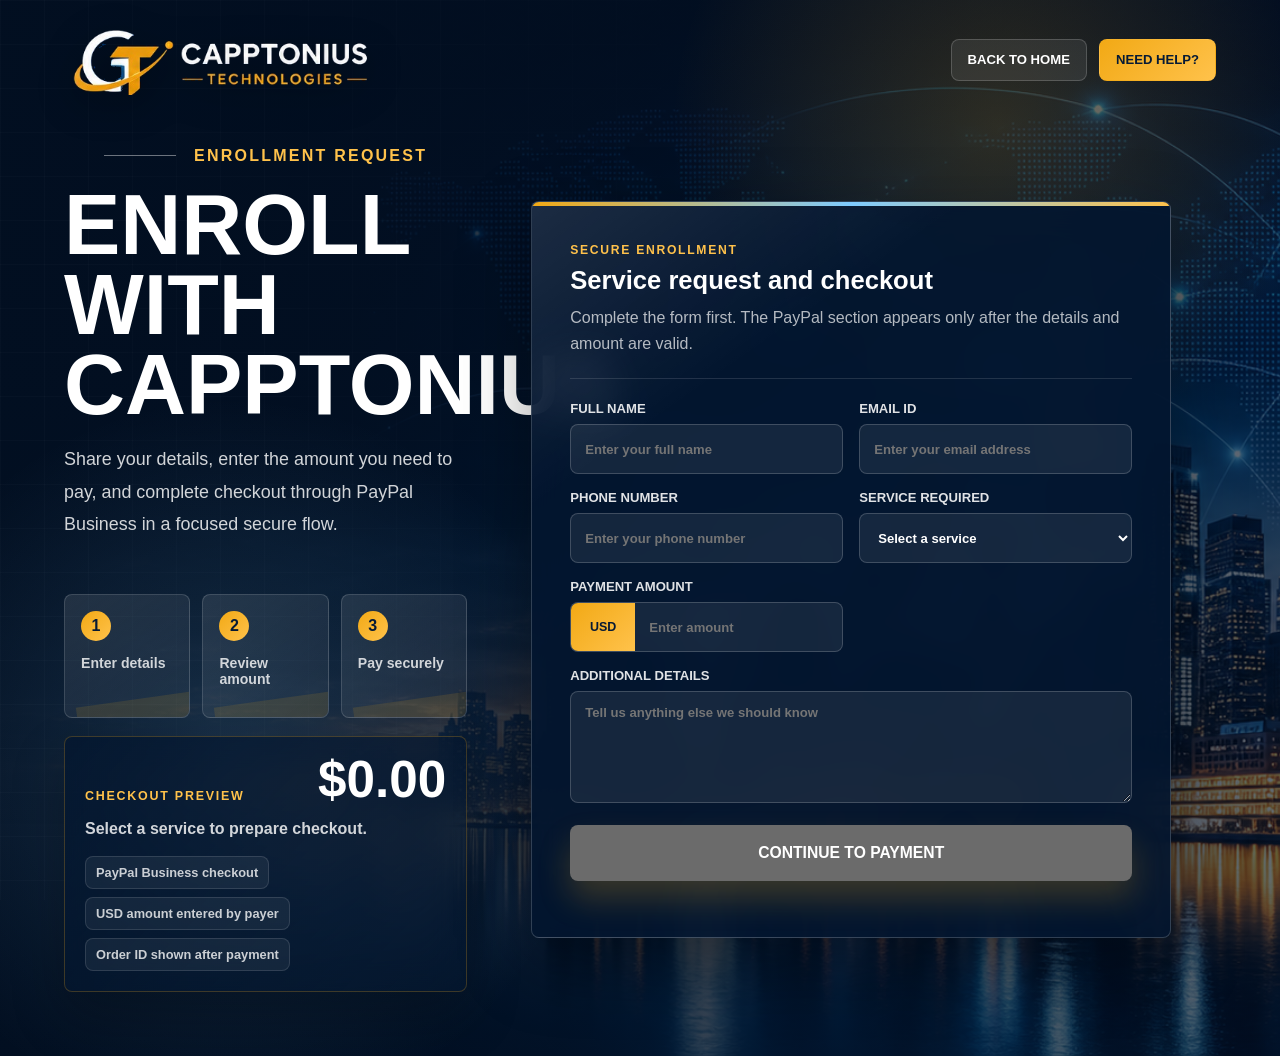
==== commit 8084f440: "Add files via upload" ====
--- a/enroll.html
+++ b/enroll.html
@@ -11,32 +11,53 @@
   <link rel="stylesheet" href="styles.css">
 </head>
 <body class="enroll-page">
+  <header class="enroll-topbar" aria-label="Enrollment navigation">
+    <a class="brand brand-image-link enroll-topbar-logo" href="index.html" aria-label="Capptonius Technologies home">
+      <img class="brand-logo-image" src="assets/capptonius-reference-logo-transparent.png" alt="Capptonius Technologies">
+    </a>
+    <div class="enroll-topbar-actions">
+      <a href="index.html">Back to Home</a>
+      <a href="mailto:hr@capptonius.com">Need Help?</a>
+    </div>
+  </header>
+
   <main class="enroll-shell">
     <section class="enroll-hero" aria-labelledby="enroll-title">
-      <a class="brand brand-image-link enroll-logo" href="index.html" aria-label="Capptonius Technologies home">
-        <img class="brand-logo-image" src="assets/capptonius-reference-logo-transparent.png" alt="Capptonius Technologies">
-      </a>
-
       <div class="enroll-copy">
         <span class="section-kicker"><span></span>Enrollment Request</span>
         <h1 id="enroll-title">Enroll with Capptonius</h1>
-        <p>Submit your details, choose a service, and complete checkout through PayPal Business once your payment setup is configured.</p>
+        <p>Share your details, enter the amount you need to pay, and complete checkout through PayPal Business in a focused secure flow.</p>
       </div>
 
       <div class="enroll-assurance" aria-label="Enrollment steps">
         <div><strong>1</strong><span>Enter details</span></div>
-        <div><strong>2</strong><span>Review fee</span></div>
+        <div><strong>2</strong><span>Review amount</span></div>
         <div><strong>3</strong><span>Pay securely</span></div>
       </div>
+
+      <aside class="enroll-live-card" aria-label="Live checkout preview">
+        <div>
+          <span>Checkout Preview</span>
+          <strong data-live-amount>$0.00</strong>
+        </div>
+        <p data-live-service>Select a service to prepare checkout.</p>
+        <ul>
+          <li>PayPal Business checkout</li>
+          <li>USD amount entered by payer</li>
+          <li>Order ID shown after payment</li>
+        </ul>
+      </aside>
     </section>
 
     <section class="enroll-panel" aria-label="Enrollment form">
       <div class="enroll-panel-heading">
         <span>Secure Enrollment</span>
         <h2>Service request and checkout</h2>
+        <p>Complete the form first. The PayPal section appears only after the details and amount are valid.</p>
       </div>
 
       <form class="enroll-form" data-enroll-form>
+        <div class="enroll-form-grid">
         <label>
           Full Name
           <input type="text" name="fullName" placeholder="Enter your full name" autocomplete="name" required>
@@ -68,21 +89,30 @@
           </select>
         </label>
 
-        <label>
+        <label class="amount-field">
           Payment Amount
-          <input type="number" name="amount" placeholder="Enter amount in USD" min="1" step="0.01" inputmode="decimal" required>
+          <span>
+            <b>USD</b>
+            <input type="number" name="amount" placeholder="Enter amount" min="1" step="0.01" inputmode="decimal" required>
+          </span>
         </label>
 
-        <label>
+        <label class="details-field">
           Additional Details
           <textarea name="details" rows="4" placeholder="Tell us anything else we should know"></textarea>
         </label>
+        </div>
 
         <button class="button button-primary enroll-submit" type="submit">Continue to Payment</button>
         <p class="form-note" data-enroll-note></p>
       </form>
 
       <section class="payment-panel" data-payment-panel hidden aria-label="PayPal checkout">
+        <div class="payment-panel-header">
+          <span>Final Step</span>
+          <h2>Complete your payment</h2>
+        </div>
+
         <div class="payment-summary">
           <span>Payment Summary</span>
           <h3 data-payment-service>Selected service</h3>
--- a/styles.css
+++ b/styles.css
@@ -1532,3 +1532,348 @@
     flex-direction: column;
   }
 }
+
+/* Enrollment premium refresh */
+.enroll-page {
+  position: relative;
+  isolation: isolate;
+  overflow-x: hidden;
+  background:
+    radial-gradient(circle at 78% 12%, rgba(242, 169, 21, 0.18), transparent 24%),
+    radial-gradient(circle at 18% 72%, rgba(126, 203, 255, 0.16), transparent 28%),
+    linear-gradient(90deg, rgba(2, 15, 33, 0.96), rgba(2, 15, 33, 0.62)),
+    url("assets/hero-skyline-network.png") center / cover no-repeat,
+    #021126;
+}
+
+.enroll-page::before {
+  content: "";
+  position: fixed;
+  inset: 0;
+  z-index: -1;
+  pointer-events: none;
+  background:
+    linear-gradient(rgba(255,255,255,.035) 1px, transparent 1px),
+    linear-gradient(90deg, rgba(255,255,255,.035) 1px, transparent 1px);
+  background-size: 44px 44px;
+  mask-image: linear-gradient(90deg, rgba(0,0,0,.58), transparent 72%);
+}
+
+.enroll-topbar {
+  position: relative;
+  z-index: 5;
+  display: flex;
+  align-items: center;
+  justify-content: space-between;
+  gap: 24px;
+  padding: 24px clamp(20px, 5vw, 72px) 0;
+}
+
+.enroll-topbar-logo {
+  width: clamp(220px, 25vw, 360px);
+}
+
+.enroll-topbar-logo .brand-logo-image {
+  max-height: 76px;
+}
+
+.enroll-topbar-actions {
+  display: flex;
+  align-items: center;
+  gap: 12px;
+}
+
+.enroll-topbar-actions a {
+  display: inline-flex;
+  align-items: center;
+  justify-content: center;
+  min-height: 42px;
+  padding: 0 16px;
+  color: #ffffff;
+  border: 1px solid rgba(255,255,255,.18);
+  border-radius: 8px;
+  background: rgba(255,255,255,.08);
+  font-size: 0.82rem;
+  font-weight: 900;
+  text-transform: uppercase;
+}
+
+.enroll-topbar-actions a:last-child {
+  color: #061a35;
+  border-color: transparent;
+  background: linear-gradient(135deg, var(--gold), var(--gold-2));
+}
+
+.enroll-shell {
+  min-height: calc(100vh - 100px);
+  grid-template-columns: minmax(360px, 0.9fr) minmax(520px, 640px);
+  align-items: center;
+  padding-top: clamp(28px, 4vw, 54px);
+}
+
+.enroll-copy h1 {
+  max-width: 680px;
+  font-size: clamp(3.3rem, 6.6vw, 7.4rem);
+}
+
+.enroll-copy p {
+  max-width: 650px;
+}
+
+.enroll-assurance {
+  max-width: 650px;
+}
+
+.enroll-assurance div {
+  position: relative;
+  overflow: hidden;
+  min-height: 124px;
+  border-color: rgba(255,255,255,.16);
+  background: linear-gradient(145deg, rgba(255,255,255,.1), rgba(255,255,255,.035));
+}
+
+.enroll-assurance div::after {
+  content: "";
+  position: absolute;
+  inset: auto -20% -42% 12%;
+  height: 70px;
+  background: rgba(242, 169, 21, 0.12);
+  transform: rotate(-8deg);
+}
+
+.enroll-live-card {
+  max-width: 650px;
+  margin-top: 18px;
+  padding: 20px;
+  border: 1px solid rgba(242, 169, 21, 0.24);
+  border-radius: 8px;
+  background: linear-gradient(135deg, rgba(3, 22, 47, 0.78), rgba(3, 22, 47, 0.44));
+  box-shadow: 0 24px 54px rgba(0, 0, 0, 0.24);
+  backdrop-filter: blur(16px);
+}
+
+.enroll-live-card > div {
+  display: flex;
+  align-items: end;
+  justify-content: space-between;
+  gap: 16px;
+  margin-bottom: 12px;
+}
+
+.enroll-live-card span {
+  color: var(--gold-2);
+  font-size: 0.78rem;
+  font-weight: 900;
+  letter-spacing: 0.14em;
+  text-transform: uppercase;
+}
+
+.enroll-live-card strong {
+  color: #ffffff;
+  font-size: clamp(2rem, 4vw, 3.8rem);
+  line-height: 0.9;
+}
+
+.enroll-live-card p {
+  margin: 0 0 14px;
+  color: rgba(255,255,255,.82);
+  font-weight: 800;
+}
+
+.enroll-live-card ul {
+  display: flex;
+  flex-wrap: wrap;
+  gap: 8px;
+  margin: 0;
+  padding: 0;
+  list-style: none;
+}
+
+.enroll-live-card li {
+  padding: 8px 10px;
+  color: rgba(255,255,255,.78);
+  border: 1px solid rgba(255,255,255,.12);
+  border-radius: 8px;
+  background: rgba(255,255,255,.06);
+  font-size: 0.8rem;
+  font-weight: 800;
+}
+
+.enroll-panel {
+  position: relative;
+  overflow: hidden;
+  padding: clamp(24px, 3vw, 38px);
+  border-color: rgba(255,255,255,.18);
+  background:
+    linear-gradient(145deg, rgba(255,255,255,.1), transparent 26%),
+    rgba(3, 22, 47, 0.9);
+}
+
+.enroll-panel::before {
+  content: "";
+  position: absolute;
+  inset: 0 0 auto 0;
+  height: 4px;
+  background: linear-gradient(90deg, var(--gold), #7ecbff, var(--gold-2));
+}
+
+.enroll-panel-heading {
+  position: relative;
+  padding-bottom: 22px;
+  border-bottom: 1px solid rgba(255,255,255,.12);
+}
+
+.enroll-panel-heading p {
+  margin: 10px 0 0;
+  color: rgba(255,255,255,.7);
+  line-height: 1.6;
+}
+
+.enroll-form {
+  margin-top: 22px;
+}
+
+.enroll-form-grid {
+  display: grid;
+  grid-template-columns: repeat(2, minmax(0, 1fr));
+  gap: 16px;
+}
+
+.details-field {
+  grid-column: 1 / -1;
+}
+
+.enroll-form input,
+.enroll-form select,
+.enroll-form textarea {
+  border-color: rgba(255,255,255,.18);
+  background: rgba(255,255,255,.075);
+  transition: border-color .18s ease, box-shadow .18s ease, background .18s ease;
+}
+
+.enroll-form input:hover,
+.enroll-form select:hover,
+.enroll-form textarea:hover {
+  background: rgba(255,255,255,.1);
+}
+
+.amount-field span {
+  display: grid;
+  grid-template-columns: 64px minmax(0, 1fr);
+  align-items: center;
+  min-height: 50px;
+  border: 1px solid rgba(255, 255, 255, 0.18);
+  border-radius: 8px;
+  background: rgba(255, 255, 255, 0.075);
+  overflow: hidden;
+}
+
+.amount-field b {
+  display: grid;
+  place-items: center;
+  height: 100%;
+  color: #061a35;
+  background: linear-gradient(135deg, var(--gold), var(--gold-2));
+  font-size: 0.78rem;
+}
+
+.amount-field input {
+  min-height: 48px;
+  border: 0;
+  border-radius: 0;
+  background: transparent;
+}
+
+.amount-field span:focus-within {
+  border-color: var(--gold);
+  box-shadow: 0 0 0 3px rgba(242, 169, 21, 0.16);
+}
+
+.enroll-submit {
+  min-height: 56px;
+  font-size: 0.98rem;
+  box-shadow: 0 18px 32px rgba(242, 169, 21, 0.22);
+}
+
+.payment-panel {
+  border-top: 0;
+  padding: 22px;
+  border: 1px solid rgba(255,255,255,.14);
+  border-radius: 8px;
+  background: rgba(255,255,255,.055);
+}
+
+.payment-panel-header {
+  margin-bottom: 18px;
+}
+
+.payment-panel-header span {
+  color: var(--gold-2);
+  font-size: 0.76rem;
+  font-weight: 900;
+  letter-spacing: 0.14em;
+  text-transform: uppercase;
+}
+
+.payment-panel-header h2 {
+  margin: 8px 0 0;
+  color: #ffffff;
+  font-size: clamp(1.35rem, 2vw, 1.9rem);
+}
+
+.payment-summary {
+  border-color: rgba(242, 169, 21, 0.34);
+}
+
+.paypal-status {
+  padding: 12px 14px;
+  border: 1px solid rgba(255,255,255,.1);
+  border-radius: 8px;
+  background: rgba(255,255,255,.055);
+}
+
+.payment-edit:hover,
+.enroll-topbar-actions a:hover {
+  transform: translateY(-1px);
+}
+
+@media (max-width: 1180px) {
+  .enroll-shell {
+    grid-template-columns: 1fr;
+  }
+
+  .enroll-hero,
+  .enroll-assurance,
+  .enroll-live-card {
+    max-width: none;
+  }
+}
+
+@media (max-width: 720px) {
+  .enroll-topbar {
+    align-items: flex-start;
+    flex-direction: column;
+  }
+
+  .enroll-topbar-actions {
+    width: 100%;
+  }
+
+  .enroll-topbar-actions a {
+    flex: 1;
+  }
+
+  .enroll-form-grid {
+    grid-template-columns: 1fr;
+  }
+
+  .enroll-live-card > div {
+    align-items: start;
+    flex-direction: column;
+  }
+
+  .enroll-shell {
+    padding-left: 18px;
+    padding-right: 18px;
+  }
+}
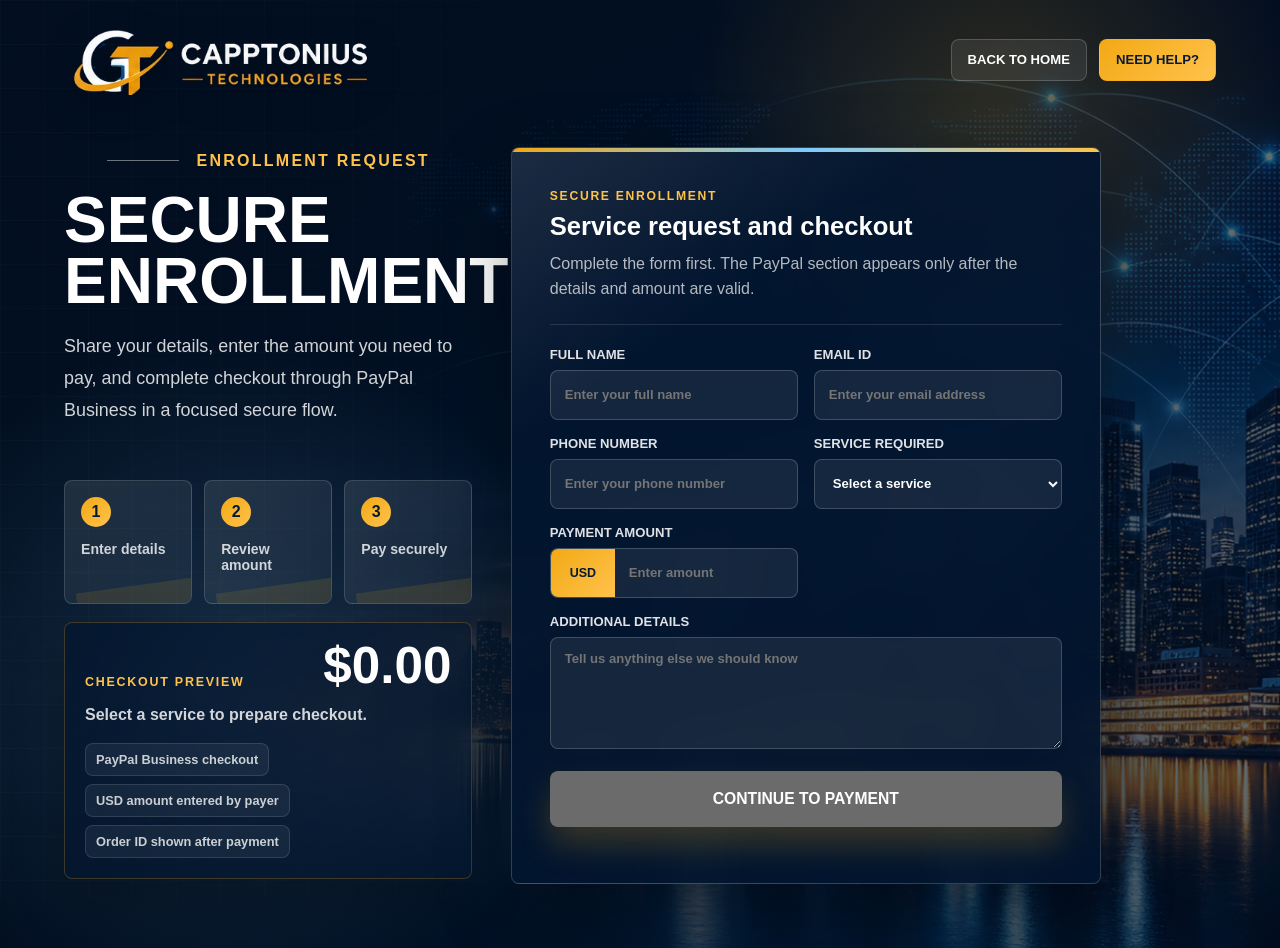
==== commit edd6f41c: "Add files via upload" ====
--- a/enroll.html
+++ b/enroll.html
@@ -25,7 +25,7 @@
     <section class="enroll-hero" aria-labelledby="enroll-title">
       <div class="enroll-copy">
         <span class="section-kicker"><span></span>Enrollment Request</span>
-        <h1 id="enroll-title">Enroll with Capptonius</h1>
+        <h1 id="enroll-title">Secure Enrollment</h1>
         <p>Share your details, enter the amount you need to pay, and complete checkout through PayPal Business in a focused secure flow.</p>
       </div>
 
--- a/styles.css
+++ b/styles.css
@@ -1877,3 +1877,308 @@
     padding-right: 18px;
   }
 }
+
+/* Cross-system compatibility and careers page */
+html,
+body {
+  max-width: 100%;
+  overflow-x: hidden;
+}
+
+h1,
+h2,
+h3,
+p,
+a,
+button,
+label,
+input,
+select,
+textarea {
+  overflow-wrap: anywhere;
+}
+
+.enroll-copy h1 {
+  max-width: 560px;
+  font-size: clamp(3.1rem, 5.2vw, 5.8rem);
+}
+
+@media (max-width: 1400px) {
+  .enroll-shell {
+    grid-template-columns: minmax(320px, 0.78fr) minmax(500px, 590px);
+    gap: clamp(24px, 3vw, 44px);
+  }
+
+  .enroll-copy h1 {
+    max-width: 480px;
+    font-size: clamp(2.8rem, 4.8vw, 4.7rem);
+  }
+
+  .enroll-copy p {
+    max-width: 500px;
+  }
+}
+
+@media (max-width: 1180px) {
+  .enroll-shell {
+    grid-template-columns: 1fr;
+    align-items: start;
+  }
+
+  .enroll-copy h1 {
+    max-width: none;
+    font-size: clamp(3rem, 9vw, 5.4rem);
+  }
+}
+
+.career-page {
+  min-height: 100vh;
+  color: #ffffff;
+  background:
+    radial-gradient(circle at 76% 20%, rgba(242, 169, 21, 0.18), transparent 24%),
+    linear-gradient(90deg, rgba(2, 15, 33, 0.96), rgba(2, 15, 33, 0.64)),
+    url("assets/hero-skyline-network.png") center / cover no-repeat,
+    #021126;
+  overflow-x: hidden;
+}
+
+.career-shell {
+  display: grid;
+  grid-template-columns: minmax(320px, 0.9fr) minmax(520px, 640px);
+  align-items: center;
+  gap: clamp(32px, 5vw, 76px);
+  min-height: calc(100vh - 104px);
+  padding: clamp(28px, 5vw, 72px);
+}
+
+.career-hero h1 {
+  max-width: 700px;
+  margin: 20px 0 18px;
+  color: #ffffff;
+  font-size: clamp(3.2rem, 6vw, 6.8rem);
+  line-height: 0.98;
+  text-transform: uppercase;
+}
+
+.career-hero p {
+  max-width: 650px;
+  color: rgba(255, 255, 255, 0.82);
+  font-size: clamp(1rem, 1.4vw, 1.2rem);
+  line-height: 1.8;
+}
+
+.career-highlights {
+  display: grid;
+  grid-template-columns: repeat(3, minmax(0, 1fr));
+  gap: 12px;
+  max-width: 690px;
+  margin-top: 34px;
+}
+
+.career-highlights div {
+  min-height: 124px;
+  padding: 16px;
+  border: 1px solid rgba(255,255,255,.16);
+  border-radius: 8px;
+  background: linear-gradient(145deg, rgba(255,255,255,.1), rgba(255,255,255,.035));
+}
+
+.career-highlights strong {
+  display: block;
+  margin-bottom: 16px;
+  color: var(--gold-2);
+  font-size: 1.35rem;
+}
+
+.career-highlights span {
+  display: block;
+  color: rgba(255,255,255,.82);
+  font-size: .9rem;
+  font-weight: 800;
+}
+
+.career-panel {
+  position: relative;
+  overflow: hidden;
+  width: 100%;
+  padding: clamp(24px, 3vw, 38px);
+  border: 1px solid rgba(255,255,255,.18);
+  border-radius: 8px;
+  background:
+    linear-gradient(145deg, rgba(255,255,255,.1), transparent 26%),
+    rgba(3, 22, 47, 0.9);
+  box-shadow: 0 24px 70px rgba(0, 0, 0, 0.36);
+  backdrop-filter: blur(18px);
+}
+
+.career-panel::before {
+  content: "";
+  position: absolute;
+  inset: 0 0 auto 0;
+  height: 4px;
+  background: linear-gradient(90deg, var(--gold), #7ecbff, var(--gold-2));
+}
+
+.career-form {
+  display: grid;
+  gap: 18px;
+  margin-top: 22px;
+}
+
+.career-form label {
+  display: grid;
+  gap: 8px;
+  color: rgba(255, 255, 255, 0.88);
+  font-size: 0.82rem;
+  font-weight: 800;
+  text-transform: uppercase;
+}
+
+.career-form input,
+.career-form select,
+.career-form textarea {
+  width: 100%;
+  min-height: 50px;
+  padding: 13px 14px;
+  color: #ffffff;
+  border: 1px solid rgba(255,255,255,.18);
+  border-radius: 8px;
+  background: rgba(255,255,255,.075);
+  font: inherit;
+  outline: none;
+}
+
+.career-form select option {
+  color: #061a35;
+}
+
+.career-form input[type="file"] {
+  padding: 11px 14px;
+}
+
+.career-form textarea {
+  min-height: 116px;
+  resize: vertical;
+}
+
+.career-form input:focus,
+.career-form select:focus,
+.career-form textarea:focus {
+  border-color: var(--gold);
+  box-shadow: 0 0 0 3px rgba(242, 169, 21, 0.16);
+}
+
+@media (max-width: 1180px) {
+  .career-shell {
+    grid-template-columns: 1fr;
+  }
+
+  .career-hero h1 {
+    max-width: none;
+    font-size: clamp(3rem, 9vw, 5.4rem);
+  }
+}
+
+@media (max-width: 720px) {
+  .career-shell {
+    padding: 22px 18px 40px;
+  }
+
+  .career-highlights {
+    grid-template-columns: 1fr;
+  }
+}
+
+/* Final text fitting and section jump polish */
+.hero-content h1,
+.hero-content h2,
+.enroll-copy h1,
+.career-hero h1 {
+  text-wrap: balance;
+  overflow-wrap: normal;
+  word-break: normal;
+}
+
+.hero-content h1 {
+  font-size: clamp(3.8rem, 7vw, 6.8rem);
+}
+
+.hero-content h2 {
+  font-size: clamp(1.55rem, 2.3vw, 2.3rem);
+}
+
+.hero-copy,
+.enroll-copy p,
+.career-hero p {
+  text-wrap: pretty;
+}
+
+.hero-jump {
+  display: grid;
+  gap: 8px;
+  width: min(100%, 420px);
+  margin-top: 18px;
+  color: rgba(255,255,255,.82);
+  font-size: .78rem;
+  font-weight: 900;
+  letter-spacing: .12em;
+  text-transform: uppercase;
+}
+
+.hero-jump select {
+  width: 100%;
+  min-height: 48px;
+  padding: 0 14px;
+  color: #ffffff;
+  border: 1px solid rgba(255,255,255,.24);
+  border-radius: 8px;
+  background: rgba(3, 22, 47, .74);
+  font: inherit;
+  letter-spacing: 0;
+  text-transform: none;
+  outline: none;
+}
+
+.hero-jump select:focus {
+  border-color: var(--gold);
+  box-shadow: 0 0 0 3px rgba(242, 169, 21, .2);
+}
+
+.hero-jump option {
+  color: #061a35;
+}
+
+@media (max-width: 1380px) {
+  .hero-content h1 {
+    font-size: clamp(3.2rem, 6.2vw, 5.8rem);
+  }
+
+  .hero-content h2 {
+    font-size: clamp(1.35rem, 2vw, 2rem);
+  }
+
+  .enroll-copy h1,
+  .career-hero h1 {
+    font-size: clamp(2.75rem, 5vw, 4.6rem);
+  }
+}
+
+@media (max-width: 920px) {
+  .hero-content h1,
+  .enroll-copy h1,
+  .career-hero h1 {
+    font-size: clamp(2.8rem, 11vw, 4.8rem);
+  }
+}
+
+@media (max-width: 520px) {
+  .hero-content h1,
+  .enroll-copy h1,
+  .career-hero h1 {
+    font-size: clamp(2.45rem, 12vw, 3.55rem);
+  }
+
+  .hero-content h2 {
+    font-size: 1.25rem;
+  }
+}
